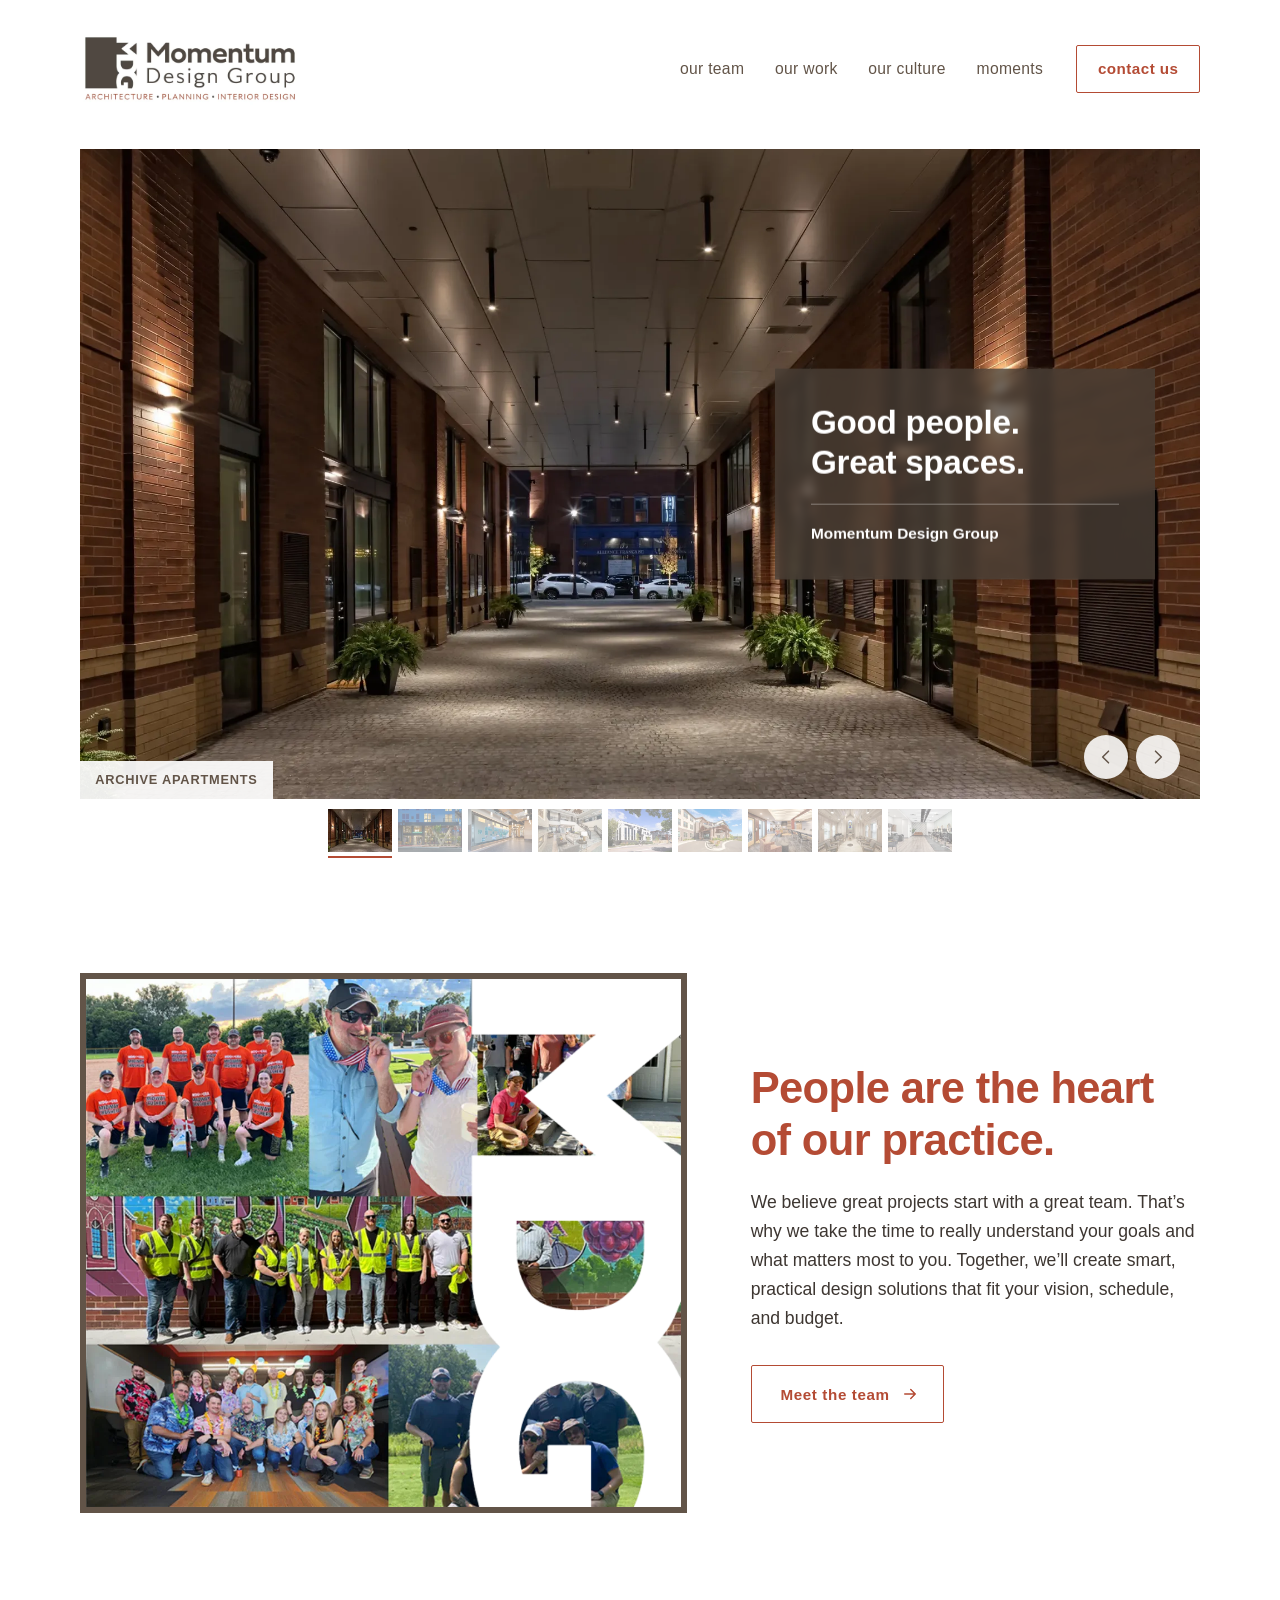
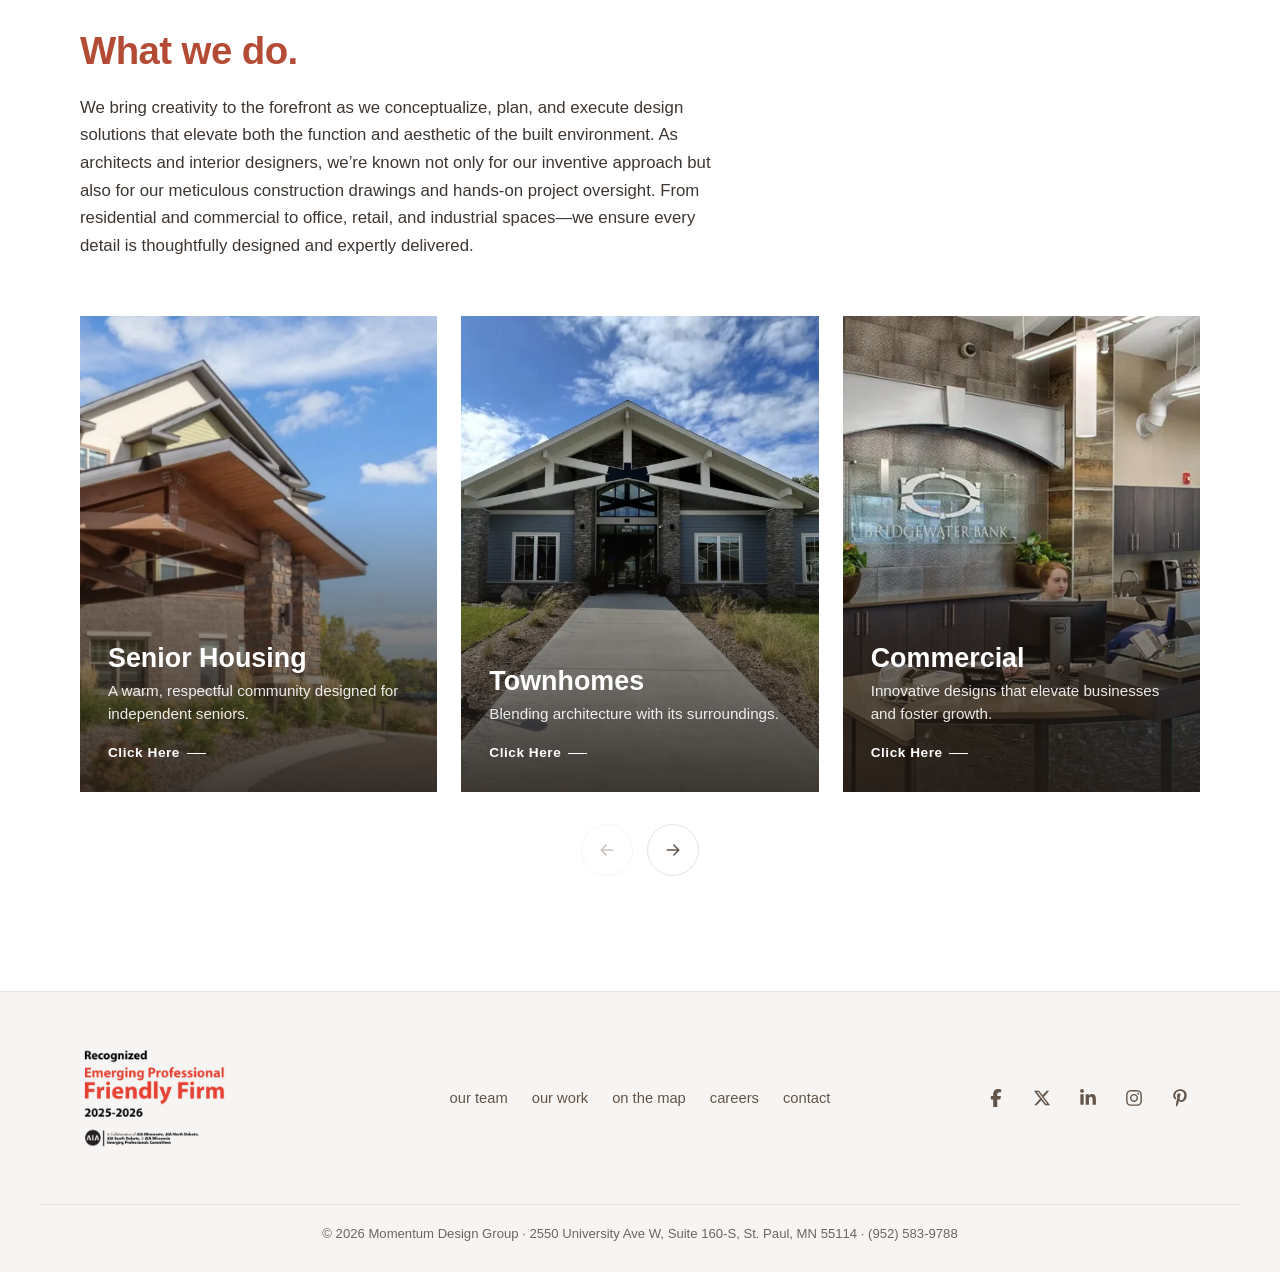
==== index.html @ dc3d3804 "Polished static rebuild of the Momentum Design Group site Homepage plus our team, our work, our cult" ====
<!DOCTYPE html>
<html lang="en">
<head>
  <meta charset="UTF-8">
  <meta name="viewport" content="width=device-width, initial-scale=1.0">
  <title>Momentum Design Group | Architecture, Planning, Interior Design</title>
  <meta name="description" content="Momentum Design Group is an architecture, planning and interior design firm in St. Paul, Minnesota. Good people. Great spaces.">
  <link rel="canonical" href="https://mdgarchitects.com/">
  <meta name="theme-color" content="#ffffff">

  <!-- Icons -->
  <link rel="icon" type="image/png" sizes="32x32" href="images/favicon-32.png">
  <link rel="icon" type="image/png" sizes="192x192" href="images/icon-192.png">
  <link rel="apple-touch-icon" href="images/apple-touch-icon.png">

  <!-- Link previews (Facebook, LinkedIn, iMessage, Slack, X) -->
  <meta property="og:type" content="website">
  <meta property="og:site_name" content="Momentum Design Group">
  <meta property="og:title" content="Momentum Design Group | Good people. Great spaces.">
  <meta property="og:description" content="Architecture, planning and interior design in St. Paul, Minnesota. Senior housing, townhomes, commercial, workplace, hospitality & retail and multifamily.">
  <meta property="og:url" content="https://mdgarchitects.com/">
  <meta property="og:image" content="https://mdgarchitects.com/images/share.jpg">
  <meta property="og:image:width" content="1200">
  <meta property="og:image:height" content="630">
  <meta property="og:image:alt" content="Brick-lined corridor at Archive Apartments, designed by Momentum Design Group">
  <meta name="twitter:card" content="summary_large_image">
  <meta name="twitter:site" content="@MDGArch">

  <link rel="preload" as="image" href="images/archive-apartments.webp" imagesrcset="images/archive-apartments-1000.webp 1000w, images/archive-apartments.webp 2000w" imagesizes="(max-width: 1200px) 100vw, 1120px">
  <link rel="stylesheet" href="css/styles.css">
</head>
<body>
  <a class="skip" href="#main">Skip to content</a>

  <header class="header">
    <div class="header__inner">
      <a class="header__logo" href="./" aria-label="Momentum Design Group home">
        <img src="images/mdg-logo.webp" alt="Momentum Design Group: Architecture, Planning, Interior Design" width="300" height="100">
      </a>
      <button class="header__toggle" type="button" aria-expanded="false" aria-controls="site-nav" aria-label="Open menu">
        <span></span><span></span><span></span>
      </button>
      <nav class="header__nav" id="site-nav" aria-label="Main">
        <ul class="header__links">
          <li><a href="our-team.html">our team</a></li>
          <li><a href="our-work.html">our work</a></li>
          <li><a href="careers.html">our culture</a></li>
          <li><a href="moments.html">moments</a></li>
        </ul>
        <a class="header__cta" href="contact.html">contact us</a>
        <div class="header__extra">
          <a class="header__phone" href="tel:+19525839788">(952) 583-9788</a>
          <p>2550 University Ave W, Suite 160-S<br>St. Paul, Minnesota 55114</p>
        </div>
      </nav>
    </div>
  </header>

  <main id="main">
    <!-- Hero slideshow -->
    <section class="hero container" aria-label="Featured projects" aria-roledescription="carousel" data-hero>
      <div class="hero__stage">
          <img class="hero__slide is-active" src="images/archive-apartments.webp" srcset="images/archive-apartments-1000.webp 1000w, images/archive-apartments.webp 2000w" sizes="(max-width: 1200px) 100vw, 1120px" alt="Brick-lined interior corridor with pendant lights at Archive Apartments" width="2000" height="1334" data-name="Archive Apartments">
          <img class="hero__slide" data-src="images/hencen-apartments.webp" data-srcset="images/hencen-apartments-1000.webp 1000w, images/hencen-apartments.webp 2000w" sizes="(max-width: 1200px) 100vw, 1120px" alt="HenCen Apartments lit up at dusk" width="2000" height="1334" data-name="HenCen Apartments">
          <img class="hero__slide" data-src="images/bridgewater-bank.webp" data-srcset="images/bridgewater-bank-1000.webp 1000w, images/bridgewater-bank.webp 2000w" sizes="(max-width: 1200px) 100vw, 1120px" alt="Bridgewater Bank corporate center lobby" width="2000" height="1334" data-name="Bridgewater Bank">
          <img class="hero__slide" data-src="images/applewood-pointe.webp" data-srcset="images/applewood-pointe-1000.webp 1000w, images/applewood-pointe.webp 2000w" sizes="(max-width: 1200px) 100vw, 1120px" alt="Two-story great room at Applewood Pointe of Eden Prairie" width="2000" height="1334" data-name="Applewood Pointe of Eden Prairie">
          <img class="hero__slide" data-src="images/235-lake-street.webp" data-srcset="images/235-lake-street-1000.webp 1000w, images/235-lake-street.webp 2000w" sizes="(max-width: 1200px) 100vw, 1120px" alt="White modern exterior of the 235 Lake Street office" width="2000" height="1334" data-name="235 Lake Street Office">
          <img class="hero__slide" data-src="images/okalee-senior.webp" data-srcset="images/okalee-senior-1000.webp 1000w, images/okalee-senior.webp 2000w" sizes="(max-width: 1200px) 100vw, 1120px" alt="Okalee Senior Community entrance with timber porte-cochère" width="2000" height="1334" data-name="Okalee Senior Community">
          <img class="hero__slide" data-src="images/mn-hillel.webp" data-srcset="images/mn-hillel-1000.webp 1000w, images/mn-hillel.webp 2000w" sizes="(max-width: 1200px) 100vw, 1120px" alt="Lounge and dining space at the Minnesota Hillel student center" width="2000" height="1334" data-name="Minnesota Hillel">
          <img class="hero__slide" data-src="images/visitation-monastery.webp" data-srcset="images/visitation-monastery-1000.webp 1000w, images/visitation-monastery.webp 2000w" sizes="(max-width: 1200px) 100vw, 1120px" alt="Sunlit sitting room at the Sisters of the Visitation Monastery" width="2000" height="1334" data-name="Sisters of the Visitation Monastery">
          <img class="hero__slide" data-src="images/salon-bambino.webp" data-srcset="images/salon-bambino-1000.webp 1000w, images/salon-bambino.webp 2000w" sizes="(max-width: 1200px) 100vw, 1120px" alt="Bright styling floor at Salon Bambino" width="2000" height="1334" data-name="Salon Bambino">
        <div class="hero__card">
          <h1>Good people.<br>Great spaces.</h1>
          <p class="hero__firm">Momentum Design Group</p>
        </div>
        <p class="hero__caption" aria-live="polite"><span data-name>Archive Apartments</span></p>
        <div class="hero__controls">
          <button type="button" data-prev aria-label="Previous project"><svg viewBox="0 0 24 24" aria-hidden="true"><path d="M15 5l-7 7 7 7"/></svg></button>
          <button type="button" data-next aria-label="Next project"><svg viewBox="0 0 24 24" aria-hidden="true"><path d="M9 5l7 7-7 7"/></svg></button>
        </div>
      </div>
      <ul class="hero__thumbs" aria-label="Choose a project">
        <li><button class="hero__thumb is-active" type="button" data-slide="0" aria-label="Show Archive Apartments" aria-pressed="true"><img src="images/archive-apartments-thumb.webp" alt="" width="240" height="160"></button></li>
        <li><button class="hero__thumb" type="button" data-slide="1" aria-label="Show HenCen Apartments" aria-pressed="false"><img src="images/hencen-apartments-thumb.webp" alt="" width="240" height="160"></button></li>
        <li><button class="hero__thumb" type="button" data-slide="2" aria-label="Show Bridgewater Bank" aria-pressed="false"><img src="images/bridgewater-bank-thumb.webp" alt="" width="240" height="160"></button></li>
        <li><button class="hero__thumb" type="button" data-slide="3" aria-label="Show Applewood Pointe of Eden Prairie" aria-pressed="false"><img src="images/applewood-pointe-thumb.webp" alt="" width="240" height="160"></button></li>
        <li><button class="hero__thumb" type="button" data-slide="4" aria-label="Show 235 Lake Street Office" aria-pressed="false"><img src="images/235-lake-street-thumb.webp" alt="" width="240" height="160"></button></li>
        <li><button class="hero__thumb" type="button" data-slide="5" aria-label="Show Okalee Senior Community" aria-pressed="false"><img src="images/okalee-senior-thumb.webp" alt="" width="240" height="160"></button></li>
        <li><button class="hero__thumb" type="button" data-slide="6" aria-label="Show Minnesota Hillel" aria-pressed="false"><img src="images/mn-hillel-thumb.webp" alt="" width="240" height="160"></button></li>
        <li><button class="hero__thumb" type="button" data-slide="7" aria-label="Show Sisters of the Visitation Monastery" aria-pressed="false"><img src="images/visitation-monastery-thumb.webp" alt="" width="240" height="160"></button></li>
        <li><button class="hero__thumb" type="button" data-slide="8" aria-label="Show Salon Bambino" aria-pressed="false"><img src="images/salon-bambino-thumb.webp" alt="" width="240" height="160"></button></li>
      </ul>
    </section>

    <!-- People -->
    <section class="people container" aria-labelledby="people-title">
      <div class="people__image">
        <img src="images/team-collage.webp" alt="Collage of MDG team photos at site visits, volunteer builds and team events, arranged in the shape of the MDG logo" width="1070" height="950" loading="lazy">
      </div>
      <div class="people__text">
        <h2 id="people-title">People are the heart of our practice.</h2>
        <p>We believe great projects start with a great team. That’s why we take the time to really understand your goals and what matters most to you. Together, we’ll create smart, practical design solutions that fit your vision, schedule, and budget.</p>
        <a class="btn" href="our-team.html">Meet the team <svg viewBox="0 0 24 24" aria-hidden="true"><path d="M5 12h14M13 6l6 6-6 6"/></svg></a>
      </div>
    </section>

    <!-- What we do -->
    <section class="what container" aria-labelledby="what-title">
      <h2 id="what-title">What we do.</h2>
      <p class="what__intro">We bring creativity to the forefront as we conceptualize, plan, and execute design solutions that elevate both the function and aesthetic of the built environment. As architects and interior designers, we’re known not only for our inventive approach but also for our meticulous construction drawings and hands-on project oversight. From residential and commercial to office, retail, and industrial spaces—we ensure every detail is thoughtfully designed and expertly delivered.</p>

      <div class="sectors" data-sectors>
        <ul class="sectors__track" tabindex="0" aria-label="Project types">
        <li class="sector">
          <a href="our-work.html?sector=senior-housing">
            <img src="images/sector-senior-housing.webp" alt="" width="800" height="1084" loading="lazy">
            <span class="sector__body">
              <span class="sector__name">Senior Housing</span>
              <span class="sector__line">A warm, respectful community designed for independent seniors.</span>
              <span class="sector__more">Click Here</span>
            </span>
          </a>
        </li>
        <li class="sector">
          <a href="our-work.html?sector=townhomes">
            <img src="images/sector-townhomes.webp" alt="" width="800" height="769" loading="lazy">
            <span class="sector__body">
              <span class="sector__name">Townhomes</span>
              <span class="sector__line">Blending architecture with its surroundings.</span>
              <span class="sector__more">Click Here</span>
            </span>
          </a>
        </li>
        <li class="sector">
          <a href="our-work.html?sector=commercial">
            <img src="images/sector-commercial.webp" alt="" width="800" height="531" loading="lazy">
            <span class="sector__body">
              <span class="sector__name">Commercial</span>
              <span class="sector__line">Innovative designs that elevate businesses and foster growth.</span>
              <span class="sector__more">Click Here</span>
            </span>
          </a>
        </li>
        <li class="sector">
          <a href="our-work.html?sector=workplace">
            <img src="images/sector-workplace.webp" alt="" width="800" height="745" loading="lazy">
            <span class="sector__body">
              <span class="sector__name">Workplace</span>
              <span class="sector__line">Productivity-driven layouts that inspire collaboration.</span>
              <span class="sector__more">Click Here</span>
            </span>
          </a>
        </li>
        <li class="sector">
          <a href="our-work.html?sector=hospitality-retail">
            <img src="images/sector-hospitality-retail.webp" alt="" width="800" height="450" loading="lazy">
            <span class="sector__body">
              <span class="sector__name">Hospitality &amp; Retail</span>
              <span class="sector__line">Thoughtful spaces crafted for beauty and usability.</span>
              <span class="sector__more">Click Here</span>
            </span>
          </a>
        </li>
        <li class="sector">
          <a href="our-work.html?sector=multifamily">
            <img src="images/sector-multifamily.webp" alt="" width="800" height="534" loading="lazy">
            <span class="sector__body">
              <span class="sector__name">Multifamily</span>
              <span class="sector__line">Tailored homes that blend comfort, style, and functionality.</span>
              <span class="sector__more">Click Here</span>
            </span>
          </a>
        </li>
        </ul>
        <div class="sectors__nav">
          <button type="button" class="round-btn" data-sectors-prev aria-label="Previous project types"><svg viewBox="0 0 24 24" aria-hidden="true"><path d="M19 12H5M11 6l-6 6 6 6"/></svg></button>
          <button type="button" class="round-btn" data-sectors-next aria-label="Next project types"><svg viewBox="0 0 24 24" aria-hidden="true"><path d="M5 12h14M13 6l6 6-6 6"/></svg></button>
        </div>
      </div>
    </section>
  </main>

  <footer class="footer">
    <div class="footer__inner container">
      <img class="footer__badge" src="images/aia-ep-friendly-firm.webp" alt="Recognized AIA Emerging Professional Friendly Firm 2025–2026" width="360" height="238" loading="lazy">
      <ul class="footer__social" aria-label="Social media">
        <li><a href="https://www.facebook.com/momentumdesigngroup/" aria-label="Facebook"><svg class="icon" viewBox="0 0 320 512" aria-hidden="true"><path d="M80 299.3V512H196V299.3h86.5l18-97.8H196V166.9c0-51.7 20.3-71.5 72.7-71.5c16.3 0 29.4 .4 37 1.2V7.9C291.4 4 256.4 0 236.2 0C129.3 0 80 50.5 80 159.4v42.1H14v97.8H80z"/></svg></a></li>
        <li><a href="https://twitter.com/MDGArch/" aria-label="X (Twitter)"><svg class="icon" viewBox="0 0 512 512" aria-hidden="true"><path d="M389.2 48h70.6L305.6 224.2 487 464H345L233.7 318.6 106.5 464H35.8L200.7 275.5 26.8 48H172.4L272.9 180.9 389.2 48zM364.4 421.8h39.1L151.1 88h-42L364.4 421.8z"/></svg></a></li>
        <li><a href="https://www.linkedin.com/company/1674930" aria-label="LinkedIn"><svg class="icon" viewBox="0 0 448 512" aria-hidden="true"><path d="M100.28 448H7.4V148.9h92.88zM53.79 108.1C24.09 108.1 0 83.5 0 53.8a53.79 53.79 0 0 1 107.58 0c0 29.7-24.1 54.3-53.79 54.3zM447.9 448h-92.68V302.4c0-34.7-.7-79.2-48.29-79.2-48.29 0-55.69 37.7-55.69 76.7V448h-92.78V148.9h89.08v40.8h1.3c12.4-23.5 42.69-48.3 87.88-48.3 94 0 111.28 61.9 111.28 142.3V448z"/></svg></a></li>
        <li><a href="https://www.instagram.com/momentumdesigngroup/" aria-label="Instagram"><svg class="icon" viewBox="0 0 448 512" aria-hidden="true"><path d="M224.1 141c-63.6 0-114.9 51.3-114.9 114.9s51.3 114.9 114.9 114.9S339 319.5 339 255.9 287.7 141 224.1 141zm0 189.6c-41.1 0-74.7-33.5-74.7-74.7s33.5-74.7 74.7-74.7 74.7 33.5 74.7 74.7-33.6 74.7-74.7 74.7zm146.4-194.3c0 14.9-12 26.8-26.8 26.8-14.9 0-26.8-12-26.8-26.8s12-26.8 26.8-26.8 26.8 12 26.8 26.8zm76.1 27.2c-1.7-35.9-9.9-67.7-36.2-93.9-26.2-26.2-58-34.4-93.9-36.2-37-2.1-147.9-2.1-184.9 0-35.8 1.7-67.6 9.9-93.9 36.1s-34.4 58-36.2 93.9c-2.1 37-2.1 147.9 0 184.9 1.7 35.9 9.9 67.7 36.2 93.9s58 34.4 93.9 36.2c37 2.1 147.9 2.1 184.9 0 35.9-1.7 67.7-9.9 93.9-36.2 26.2-26.2 34.4-58 36.2-93.9 2.1-37 2.1-147.8 0-184.8zM398.8 388c-7.8 19.6-22.9 34.7-42.6 42.6-29.5 11.7-99.5 9-132.1 9s-102.7 2.6-132.1-9c-19.6-7.8-34.7-22.9-42.6-42.6-11.7-29.5-9-99.5-9-132.1s-2.6-102.7 9-132.1c7.8-19.6 22.9-34.7 42.6-42.6 29.5-11.7 99.5-9 132.1-9s102.7-2.6 132.1 9c19.6 7.8 34.7 22.9 42.6 42.6 11.7 29.5 9 99.5 9 132.1s2.7 102.7-9 132.1z"/></svg></a></li>
        <li><a href="https://www.pinterest.com/MomentumDesignGroupArchitects/" aria-label="Pinterest"><svg class="icon" viewBox="0 0 384 512" aria-hidden="true"><path d="M204 6.5C101.4 6.5 0 74.9 0 185.6 0 256 39.6 296 63.6 296c9.9 0 15.6-27.6 15.6-35.4 0-9.3-23.7-29.1-23.7-67.8 0-80.4 61.2-137.4 140.4-137.4 68.1 0 118.5 38.7 118.5 109.8 0 53.1-21.3 152.7-90.3 152.7-24.9 0-46.2-18-46.2-43.8 0-37.8 26.4-74.4 26.4-113.4 0-66.2-93.9-54.2-93.9 25.8 0 16.8 2.1 35.4 9.6 50.7-13.8 59.4-42 147.9-42 209.1 0 18.9 2.7 37.5 4.5 56.4 3.4 3.8 1.7 3.4 6.9 1.5 50.4-69 48.6-82.5 71.4-172.8 12.3 23.4 44.1 36 69.3 36 106.2 0 153.9-103.5 153.9-196.8C384 71.3 298.2 6.5 204 6.5z"/></svg></a></li>
      </ul>
      <nav class="footer__nav" aria-label="Footer">
        <ul>
          <li><a href="our-team.html">our team</a></li>
          <li><a href="our-work.html">our work</a></li>
          <li><a href="on-the-map.html">on the map</a></li>
          <li><a href="careers.html">careers</a></li>
          <li><a href="contact.html">contact</a></li>
        </ul>
      </nav>
    </div>
    <div class="footer__base container">
      <p>© <span data-year>2026</span> Momentum Design Group · 2550 University Ave W, Suite 160-S, St. Paul, MN 55114 · <a href="tel:+19525839788">(952) 583-9788</a></p>
    </div>
  </footer>

  <script src="js/script.js"></script>
</body>
</html>
---- css/styles.css ----
/* Momentum Design Group: the original site's design, refined */

:root {
  --brown: #625448;       /* MDG brand brown (logo, nav, headings) */
  --brown-dark: #4a3f36;
  --rust: #b44b34;        /* MDG accent (section headings, buttons) */
  --rust-dark: #963c28;
  --ink: #1f1b18;
  --text: #3d3631;
  --muted: #6e645c;
  --line: #e7e3df;
  --bg: #ffffff;
  --bg-soft: #f7f5f3;

  --font: "Helvetica Neue", Helvetica, Arial, sans-serif;
  --container: 1120px;
  --gutter: clamp(16px, 4vw, 40px);
  --ease: cubic-bezier(0.22, 1, 0.36, 1);

  color-scheme: light;
  scrollbar-color: #c9c1ba var(--bg);
}

*,
*::before,
*::after {
  box-sizing: border-box;
}

html {
  -webkit-text-size-adjust: 100%;
  scroll-behavior: smooth;
}

body {
  margin: 0;
  font-family: var(--font);
  font-size: 1rem;
  line-height: 1.65;
  color: var(--text);
  background: var(--bg);
  -webkit-font-smoothing: antialiased;
}

img {
  display: block;
  max-width: 100%;
  height: auto;
}

h1,
h2,
p {
  margin: 0;
}

ul {
  margin: 0;
  padding: 0;
  list-style: none;
}

a {
  color: inherit;
  text-underline-offset: 0.2em;
  text-decoration-thickness: 1px;
}

button {
  font: inherit;
}

::selection {
  background: var(--rust);
  color: #fff;
}

:focus-visible {
  outline: 2px solid var(--rust);
  outline-offset: 3px;
}

.container {
  width: 100%;
  max-width: calc(var(--container) + var(--gutter) * 2);
  margin-inline: auto;
  padding-inline: var(--gutter);
}

.skip {
  position: absolute;
  left: 16px;
  top: -100px;
  z-index: 100;
  padding: 0.6rem 1rem;
  background: var(--brown);
  color: #fff;
}

.skip:focus {
  top: 12px;
}

/* ---------- Header ---------- */

.header {
  position: sticky;
  top: 0;
  z-index: 50;
  background: rgba(255, 255, 255, 0.94);
  -webkit-backdrop-filter: saturate(1.4) blur(10px);
  backdrop-filter: saturate(1.4) blur(10px);
  transition: box-shadow 0.3s var(--ease), transform 0.45s var(--ease);
}

.header.is-scrolled {
  box-shadow: 0 1px 0 var(--line), 0 10px 28px -18px rgba(31, 27, 24, 0.3);
}

/* tucks away while reading down the page, returns on the first scroll up */
.header.is-hidden {
  transform: translateY(-100%);
}

.header__inner {
  display: flex;
  align-items: center;
  justify-content: space-between;
  gap: 2rem;
  max-width: calc(var(--container) + var(--gutter) * 2);
  margin-inline: auto;
  padding: clamp(18px, 2.6vw, 32px) var(--gutter);
  transition: padding 0.3s var(--ease);
}

.header.is-scrolled .header__inner {
  padding-block: 12px;
}

.header__logo {
  flex-shrink: 0;
}

.header__logo img {
  width: clamp(180px, 19vw, 220px);
  transition: width 0.3s var(--ease), opacity 0.2s var(--ease);
}

.header__logo:hover img {
  opacity: 0.85;
}

.header.is-scrolled .header__logo img {
  width: clamp(160px, 15vw, 180px);
}

.header__nav {
  display: flex;
  align-items: center;
  gap: clamp(1.5rem, 2.6vw, 2.5rem);
}

.header__links {
  display: flex;
  gap: clamp(1.25rem, 2.4vw, 2.1rem);
}

.header__links a {
  position: relative;
  display: block;
  padding: 0.5rem 0;
  color: var(--brown);
  font-size: 0.98rem;
  letter-spacing: 0.02em;
  text-decoration: none;
  transition: color 0.25s var(--ease);
}

/* rust underline grows out from the center */
.header__links a::after {
  content: "";
  position: absolute;
  left: 0;
  right: 0;
  bottom: 0.2rem;
  height: 2px;
  background: var(--rust);
  transform: scaleX(0);
  transition: transform 0.35s var(--ease);
}

.header__links a:hover,
.header__links a:focus-visible {
  color: var(--rust);
}

.header__links a:hover::after,
.header__links a:focus-visible::after,
.header__links a[aria-current="page"]::after {
  transform: scaleX(1);
}

.header__cta {
  position: relative;
  isolation: isolate;
  overflow: hidden;
  display: inline-flex;
  align-items: center;
  padding: 0.7em 1.35em;
  border: 1.5px solid var(--rust);
  border-radius: 2px;
  color: var(--rust);
  font-size: 0.95rem;
  font-weight: 700;
  letter-spacing: 0.03em;
  text-decoration: none;
  white-space: nowrap;
  transition: color 0.35s var(--ease), box-shadow 0.35s var(--ease);
}

.header__cta::before {
  content: "";
  position: absolute;
  inset: 0;
  z-index: -1;
  background: var(--rust);
  transform: scaleX(0);
  transform-origin: left;
  transition: transform 0.45s var(--ease);
}

.header__cta:hover,
.header__cta:focus-visible {
  color: #fff;
  box-shadow: 0 8px 18px -10px rgba(180, 75, 52, 0.7);
}

.header__cta:hover::before,
.header__cta:focus-visible::before {
  transform: scaleX(1);
}

.header__extra,
.header__toggle {
  display: none;
}

/* ---------- Hero slideshow ---------- */

.hero {
  padding-top: clamp(4px, 1vw, 12px);
}

.hero__stage {
  position: relative;
  overflow: hidden;
  aspect-ratio: 3 / 2;
  /* keep the whole slideshow and its thumbnail strip on screen, even on short laptop displays */
  max-height: max(360px, calc(100vh - 250px));
  max-height: max(360px, calc(100svh - 250px));
  width: 100%;
  background: var(--bg-soft);
}

.hero__slide {
  position: absolute;
  inset: 0;
  width: 100%;
  height: 100%;
  object-fit: cover;
  opacity: 0;
  transform: scale(1.04);
  transition: opacity 1.2s var(--ease), transform 8s linear;
}

.hero__slide.is-active {
  opacity: 1;
  transform: scale(1);
}

.hero__card {
  position: absolute;
  right: clamp(16px, 4%, 48px);
  top: 50%;
  z-index: 2;
  width: min(380px, 46%);
  padding: clamp(20px, 2.6vw, 34px) clamp(20px, 2.8vw, 38px);
  background: rgba(74, 63, 54, 0.78);
  -webkit-backdrop-filter: blur(4px);
  backdrop-filter: blur(4px);
  color: #fff;
  transform: translateY(-50%);
}

.hero__card h1 {
  font-size: clamp(1.5rem, 2.6vw, 2.15rem);
  font-weight: 700;
  line-height: 1.2;
  letter-spacing: -0.01em;
}

.hero__firm {
  margin-top: clamp(14px, 1.8vw, 22px);
  padding-top: clamp(12px, 1.4vw, 16px);
  border-top: 1px solid rgba(255, 255, 255, 0.35);
  font-weight: 700;
  font-size: clamp(0.95rem, 1.2vw, 1.1rem);
}

.hero__caption {
  position: absolute;
  left: 0;
  bottom: 0;
  z-index: 2;
  padding: 0.55rem 0.95rem;
  background: rgba(255, 255, 255, 0.92);
  color: var(--brown);
  font-size: 0.8rem;
  font-weight: 700;
  letter-spacing: 0.06em;
  text-transform: uppercase;
}

.hero__controls {
  position: absolute;
  right: clamp(12px, 2vw, 20px);
  bottom: clamp(12px, 2vw, 20px);
  z-index: 2;
  display: flex;
  gap: 8px;
}

.hero__controls button {
  display: grid;
  place-items: center;
  width: 44px;
  height: 44px;
  padding: 0;
  border: 0;
  border-radius: 50%;
  background: rgba(255, 255, 255, 0.88);
  color: var(--brown);
  cursor: pointer;
  transition: background-color 0.25s var(--ease), color 0.25s var(--ease), transform 0.25s var(--ease);
}

.hero__controls button:hover {
  background: var(--rust);
  color: #fff;
}

.hero__controls button:active {
  transform: scale(0.94);
}

svg {
  width: 20px;
  height: 20px;
  fill: none;
  stroke: currentColor;
  stroke-width: 1.8;
  stroke-linecap: round;
  stroke-linejoin: round;
}

.hero__thumbs {
  display: flex;
  justify-content: center;
  gap: 6px;
  margin-top: 10px;
}

.hero__thumb {
  display: block;
  width: clamp(40px, 5vw, 64px);
  padding: 0;
  border: 0;
  background: none;
  cursor: pointer;
  opacity: 0.45;
  transition: opacity 0.3s var(--ease);
}

.hero__thumb img {
  width: 100%;
  aspect-ratio: 3 / 2;
  object-fit: cover;
}

.hero__thumb::after {
  content: "";
  display: block;
  height: 2px;
  margin-top: 4px;
  background: var(--rust);
  transform: scaleX(0);
  transition: transform 0.4s var(--ease);
}

.hero__thumb:hover {
  opacity: 0.8;
}

.hero__thumb.is-active {
  opacity: 1;
}

.hero__thumb.is-active::after {
  transform: scaleX(1);
}

/* ---------- Shared headings & button ---------- */

.people h2,
.what h2 {
  color: var(--rust);
  font-size: clamp(1.75rem, 3vw, 2.4rem);
  font-weight: 700;
  line-height: 1.18;
  letter-spacing: -0.015em;
  text-wrap: balance;
}

.btn {
  position: relative;
  isolation: isolate;
  overflow: hidden;
  display: inline-flex;
  align-items: center;
  gap: 0.75em;
  padding: 1em 1.6em 1em 1.9em;
  border: 1.5px solid var(--rust);
  border-radius: 2px;
  color: var(--rust);
  font-size: 0.95rem;
  font-weight: 700;
  letter-spacing: 0.04em;
  text-decoration: none;
  transition: color 0.35s var(--ease), box-shadow 0.35s var(--ease), transform 0.2s var(--ease);
}

/* rust fill sweeps in from the left on hover */
.btn::before {
  content: "";
  position: absolute;
  inset: 0;
  z-index: -1;
  background: var(--rust);
  transform: scaleX(0);
  transform-origin: left;
  transition: transform 0.45s var(--ease);
}

.btn svg {
  width: 18px;
  height: 18px;
  stroke-width: 2;
  transition: transform 0.35s var(--ease);
}

.btn:hover,
.btn:focus-visible {
  color: #fff;
  box-shadow: 0 10px 22px -12px rgba(180, 75, 52, 0.7);
}

.btn:hover::before,
.btn:focus-visible::before {
  transform: scaleX(1);
}

.btn:hover svg,
.btn:focus-visible svg {
  transform: translateX(4px);
}

.btn:active {
  transform: translateY(1px);
}

/* ---------- People ---------- */

.people {
  display: grid;
  grid-template-columns: minmax(0, 1.35fr) minmax(0, 1fr);
  gap: clamp(32px, 5vw, 72px);
  align-items: center;
  padding-block: clamp(64px, 9vw, 120px);
}

.people__image img {
  width: 100%;
  border: clamp(4px, 0.5vw, 6px) solid var(--brown);
  background: #fff;
}

.people__text p {
  margin: 1.4rem 0 2rem;
  max-width: 30rem;
  font-size: 1.1rem;
}

.people h2 {
  font-size: clamp(1.9rem, 3.4vw, 2.75rem);
}

/* ---------- What we do ---------- */

.what {
  padding-bottom: clamp(64px, 9vw, 120px);
}

.what__intro {
  max-width: 68ch;
  margin-top: 1.25rem;
  font-size: 1.05rem;
}

.sectors {
  margin-top: clamp(36px, 4.5vw, 56px);
}

.sectors__track {
  display: grid;
  grid-auto-flow: column;
  grid-auto-columns: calc((100% - 2 * 24px) / 3);
  gap: 24px;
  overflow-x: auto;
  scroll-snap-type: x mandatory;
  scroll-behavior: smooth;
  scrollbar-width: none;
  outline-offset: 6px;
}

.sectors__track::-webkit-scrollbar {
  display: none;
}

.sector {
  scroll-snap-align: start;
}

.sector a {
  position: relative;
  display: block;
  overflow: hidden;
  aspect-ratio: 3 / 4;
  color: #fff;
  text-decoration: none;
  background: var(--bg-soft);
}

.sector img {
  width: 100%;
  height: 100%;
  object-fit: cover;
  transition: transform 0.9s var(--ease);
}

.sector a::before {
  content: "";
  position: absolute;
  inset: 0;
  z-index: 1;
  background: linear-gradient(to top, rgba(31, 24, 19, 0.85) 0%, rgba(31, 24, 19, 0.45) 38%, rgba(31, 24, 19, 0) 62%);
  transition: opacity 0.4s var(--ease);
}

.sector__body {
  position: absolute;
  left: 0;
  right: 0;
  bottom: 0;
  z-index: 2;
  display: flex;
  flex-direction: column;
  gap: 0.4rem;
  padding: clamp(20px, 2.2vw, 28px);
}

.sector__name {
  font-size: clamp(1.4rem, 2.1vw, 1.85rem);
  font-weight: 700;
  line-height: 1.15;
}

.sector__line {
  font-size: 0.95rem;
  line-height: 1.5;
  color: rgba(255, 255, 255, 0.9);
}

.sector__more {
  display: inline-flex;
  align-items: center;
  gap: 0.5em;
  margin-top: 0.6rem;
  font-size: 0.85rem;
  font-weight: 700;
  letter-spacing: 0.04em;
}

.sector__more::after {
  content: "";
  width: 1.4em;
  height: 1px;
  background: currentColor;
  transition: width 0.35s var(--ease);
}

.sector a:hover img {
  transform: scale(1.05);
}

.sector a:hover .sector__more::after {
  width: 2.2em;
}

.sectors__nav {
  display: flex;
  justify-content: center;
  gap: 14px;
  margin-top: 32px;
}

.round-btn {
  display: grid;
  place-items: center;
  width: 52px;
  height: 52px;
  padding: 0;
  border: 1px solid var(--line);
  border-radius: 50%;
  background: var(--bg);
  color: var(--brown);
  cursor: pointer;
  transition: background-color 0.25s var(--ease), border-color 0.25s var(--ease), color 0.25s var(--ease), opacity 0.25s var(--ease);
}

.round-btn:hover {
  background: var(--rust);
  border-color: var(--rust);
  color: #fff;
}

.round-btn:disabled {
  opacity: 0.35;
  cursor: default;
  background: var(--bg);
  border-color: var(--line);
  color: var(--brown);
}

/* ---------- Footer ---------- */

.footer {
  border-top: 1px solid var(--line);
  background: var(--bg-soft);
}

.footer__inner {
  display: grid;
  grid-template-columns: 1fr auto 1fr;
  grid-template-areas: "badge nav social";
  align-items: center;
  gap: 32px;
  padding-block: clamp(40px, 5vw, 56px);
}

.footer__badge {
  grid-area: badge;
  width: 150px;
  mix-blend-mode: multiply;
}

.footer__social {
  grid-area: social;
  justify-self: end;
  display: flex;
  gap: 6px;
}

.footer__social a {
  display: grid;
  place-items: center;
  width: 40px;
  height: 40px;
  border-radius: 50%;
  color: var(--brown);
  transition: background-color 0.25s var(--ease), color 0.25s var(--ease);
}

.footer__social a:hover {
  background: var(--rust);
  color: #fff;
}

.icon {
  display: block;
  width: 18px;
  height: 18px;
  fill: currentColor;
  stroke: none;
}

.footer__nav {
  grid-area: nav;
}

.footer__nav ul {
  display: flex;
  flex-wrap: wrap;
  justify-content: center;
  gap: 6px 24px;
}

.footer__nav a {
  color: var(--brown);
  font-size: 0.92rem;
  text-decoration: none;
  transition: color 0.2s var(--ease);
}

.footer__nav a:hover {
  color: var(--rust);
}

.footer__base {
  padding-block: 18px 28px;
  border-top: 1px solid var(--line);
  color: var(--muted);
  font-size: 0.82rem;
  text-align: center;
}

.footer__base a {
  text-decoration: none;
}

.footer__base a:hover {
  color: var(--rust);
}

/* ---------- Inner pages: shared ---------- */

.visually-hidden {
  position: absolute !important;
  width: 1px;
  height: 1px;
  overflow: hidden;
  clip: rect(0 0 0 0);
  clip-path: inset(50%);
  white-space: nowrap;
}

.page-head h1,
.contact h1 {
  color: var(--rust);
  font-size: clamp(2rem, 4vw, 3.1rem);
  font-weight: 700;
  line-height: 1.1;
  letter-spacing: -0.02em;
  text-wrap: balance;
}

.lead {
  font-size: 1.1rem;
  max-width: 62ch;
}

/* page hero: title over a thin rule, intro in two balanced columns */
.page-head {
  padding-block: clamp(48px, 7vw, 96px) clamp(40px, 5vw, 64px);
}

.page-head h1 {
  padding-bottom: clamp(20px, 2.4vw, 28px);
  border-bottom: 1px solid var(--line);
  font-size: clamp(2.4rem, 5vw, 3.75rem);
}

.page-head .page-head__lead {
  display: grid;
  grid-template-columns: minmax(0, 1.1fr) minmax(0, 1fr);
  gap: clamp(28px, 5vw, 80px);
  align-items: start;
  margin-top: clamp(24px, 3vw, 36px);
}

.page-head .page-head__lead p {
  max-width: none;
  margin: 0;
  font-size: 1rem;
  line-height: 1.7;
  color: var(--muted);
}

.page-head .page-head__lead p:first-child {
  font-size: clamp(1.1rem, 1.5vw, 1.25rem);
  line-height: 1.55;
  color: var(--ink);
}

.page-head__lead p:only-child {
  max-width: 60ch;
}

.action h2,
.culture-intro h2,
.split h2,
.callout h2,
.article__body h2 {
  color: var(--rust);
  font-size: clamp(1.6rem, 2.8vw, 2.2rem);
  font-weight: 700;
  line-height: 1.18;
  letter-spacing: -0.015em;
  text-wrap: balance;
}

.link-quiet {
  color: var(--brown);
  font-weight: 700;
  font-size: 0.95rem;
  text-decoration: underline;
  text-decoration-color: rgba(98, 84, 72, 0.35);
  transition: color 0.2s, text-decoration-color 0.2s;
}

.link-quiet:hover {
  color: var(--rust);
  text-decoration-color: currentColor;
}

.header__cta[aria-current="page"]::before {
  transform: scaleX(1);
}

.header__cta[aria-current="page"] {
  color: #fff;
}

/* ---------- Our team ---------- */

.banner {
  margin: 0;
}

.banner img {
  width: 100%;
  aspect-ratio: 1600 / 619;
  object-fit: cover;
  border: clamp(4px, 0.5vw, 6px) solid var(--brown);
}

.team {
  padding-block: clamp(56px, 8vw, 104px);
}

.team__grid {
  display: grid;
  grid-template-columns: repeat(auto-fill, minmax(220px, 1fr));
  gap: clamp(36px, 4vw, 52px) clamp(20px, 2.5vw, 32px);
}

.person__photo {
  overflow: hidden;
  aspect-ratio: 4 / 5;
  background: var(--bg-soft);
}

.person__photo img {
  width: 100%;
  height: 100%;
  object-fit: cover;
  object-position: center 20%;
  transition: transform 0.9s var(--ease);
}

.person:hover .person__photo img {
  transform: scale(1.04);
}

.person__name {
  margin: 1rem 0 0.15rem;
  color: var(--brown);
  font-size: 1.2rem;
  line-height: 1.25;
}

.person__role {
  color: var(--muted);
  font-size: 0.95rem;
}

.person__more {
  display: inline-flex;
  align-items: center;
  gap: 0.5em;
  margin-top: 0.7rem;
  padding: 0.35rem 0;
  border: 0;
  background: none;
  color: var(--rust);
  font-size: 0.85rem;
  font-weight: 700;
  letter-spacing: 0.04em;
  cursor: pointer;
}

.person__more svg,
.post-card__more svg {
  width: 16px;
  height: 16px;
  stroke-width: 2;
  transition: transform 0.35s var(--ease);
}

.person__more:hover svg,
.person__more:focus-visible svg {
  transform: translateX(4px);
}

/* bio dialog */
.bio {
  width: min(920px, calc(100% - 32px));
  max-height: calc(100dvh - 48px);
  padding: 0;
  border: 0;
  border-top: 6px solid var(--brown);
  color: var(--text);
  background: #fff;
  box-shadow: 0 30px 80px -20px rgba(31, 24, 19, 0.45);
}

.bio::backdrop {
  background: rgba(31, 24, 19, 0.6);
}

.bio[open] {
  animation: bio-in 0.4s var(--ease);
}

@keyframes bio-in {
  from {
    opacity: 0;
    transform: translateY(16px);
  }
}

.bio__inner {
  display: grid;
  grid-template-columns: minmax(0, 0.8fr) minmax(0, 1.2fr);
}

.bio__photo img {
  width: 100%;
  height: 100%;
  object-fit: cover;
  object-position: center 20%;
}

.bio__text {
  padding: clamp(28px, 4vw, 48px);
}

.bio__text h2 {
  padding-right: 40px;
  color: var(--rust);
  font-size: clamp(1.6rem, 2.6vw, 2rem);
  line-height: 1.15;
}

.bio__role {
  margin: 0.25rem 0 1.4rem;
  color: var(--muted);
  font-weight: 700;
  font-size: 0.9rem;
  letter-spacing: 0.04em;
}

.bio__text p + p {
  margin-top: 0.9rem;
}

.bio__close {
  position: absolute;
  top: 14px;
  right: 14px;
  display: grid;
  place-items: center;
  width: 44px;
  height: 44px;
  border: 0;
  border-radius: 50%;
  background: var(--bg-soft);
  color: var(--brown);
  cursor: pointer;
  transition: background 0.2s, color 0.2s;
}

.bio__close:hover {
  background: var(--brown);
  color: #fff;
}

.bio__close svg {
  width: 20px;
  height: 20px;
  stroke-width: 2;
}

body.dialog-open {
  overflow: hidden;
}

/* team in action */
.action {
  padding-bottom: clamp(64px, 9vw, 120px);
}

.action__intro {
  display: grid;
  grid-template-columns: minmax(0, 1fr) minmax(0, 1.3fr);
  gap: clamp(24px, 5vw, 72px);
  align-items: start;
  margin-bottom: clamp(32px, 4vw, 48px);
}

.action__intro p {
  font-size: 1.05rem;
  max-width: 62ch;
}

.action__grid {
  display: grid;
  grid-template-columns: repeat(4, minmax(0, 1fr));
  gap: clamp(14px, 2vw, 24px);
}

.moment__photo {
  overflow: hidden;
  aspect-ratio: 1;
  background: var(--bg-soft);
}

.moment__photo img {
  width: 100%;
  height: 100%;
  object-fit: cover;
}

.moment p {
  margin-top: 0.7rem;
  color: var(--brown);
  font-weight: 700;
}

/* ---------- Our work ---------- */

/* filter row, live count underneath */
.work__bar {
  margin-bottom: clamp(28px, 3vw, 40px);
}

.work__bar .work__status {
  margin: 1rem 0 0;
}

.work {
  padding-bottom: clamp(64px, 9vw, 120px);
}

.filters {
  display: flex;
  flex-wrap: wrap;
  gap: 8px;
}

.filter {
  display: inline-flex;
  align-items: center;
  gap: 0.55em;
  min-height: 44px;
  padding: 0.55em 0.95em;
  border: 1.5px solid var(--line);
  border-radius: 999px;
  background: #fff;
  color: var(--brown);
  font-size: 0.875rem;
  font-weight: 700;
  cursor: pointer;
  transition: border-color 0.2s, background 0.2s, color 0.2s;
}

.filter span {
  color: var(--muted);
  font-weight: 400;
  font-size: 0.85em;
  font-variant-numeric: tabular-nums;
}

.filter:hover {
  border-color: var(--brown);
}

.filter.is-active {
  border-color: var(--brown);
  background: var(--brown);
  color: #fff;
}

.filter.is-active span {
  color: rgba(255, 255, 255, 0.75);
}

.work__status {
  margin: 1.25rem 0 1.75rem;
  color: var(--muted);
  font-size: 0.9rem;
}

.work__grid {
  display: grid;
  grid-template-columns: repeat(3, minmax(0, 1fr));
  gap: clamp(28px, 3.5vw, 44px) clamp(18px, 2.5vw, 30px);
}

.project[hidden] {
  display: none;
}

.project a {
  display: block;
  text-decoration: none;
}

.project__photo {
  display: block;
  overflow: hidden;
  aspect-ratio: 3 / 2;
  background: var(--bg-soft);
}

.project__photo img {
  width: 100%;
  height: 100%;
  object-fit: cover;
  transition: transform 0.9s var(--ease);
}

.project a:hover .project__photo img {
  transform: scale(1.05);
}

.project__name {
  display: block;
  margin-top: 0.9rem;
  color: var(--brown);
  font-size: 1.1rem;
  font-weight: 700;
  line-height: 1.3;
  transition: color 0.2s;
}

.project a:hover .project__name {
  color: var(--rust);
}

.project__tags {
  display: block;
  margin-top: 0.2rem;
  color: var(--muted);
  font-size: 0.85rem;
}

.project.is-entering {
  animation: fade-up 0.5s var(--ease) both;
}

@keyframes fade-up {
  from {
    opacity: 0;
    transform: translateY(12px);
  }
}

/* ---------- Our culture ---------- */

.culture-strip {
  display: grid;
  grid-template-columns: 1fr 1.25fr 1fr;
  gap: clamp(10px, 1.5vw, 18px);
  padding-bottom: clamp(56px, 8vw, 104px);
}

.culture-strip img {
  width: 100%;
  height: clamp(220px, 30vw, 380px);
  object-fit: cover;
}

.culture-intro {
  display: grid;
  grid-template-columns: minmax(0, 1fr) minmax(0, 1.3fr);
  gap: clamp(24px, 5vw, 72px);
  padding-block: clamp(56px, 8vw, 104px);
}

.split {
  display: grid;
  grid-template-columns: minmax(0, 1fr) minmax(0, 1.15fr);
  gap: clamp(32px, 5vw, 72px);
  align-items: center;
  padding-bottom: clamp(56px, 8vw, 104px);
}

.split__image img {
  width: 100%;
  border: clamp(4px, 0.5vw, 6px) solid var(--brown);
}

.split__text h2 {
  margin-bottom: 1.25rem;
}

.split__text p + p {
  margin-top: 1rem;
}

.callout {
  padding-bottom: clamp(64px, 9vw, 120px);
}

.callout__inner {
  padding: clamp(36px, 5vw, 64px);
  background: var(--bg-soft);
  border-left: 6px solid var(--rust);
}

.callout__inner p {
  max-width: 58ch;
  margin: 1rem 0 2rem;
  font-size: 1.1rem;
}

.callout__actions {
  display: flex;
  flex-wrap: wrap;
  align-items: center;
  gap: 1.25rem 2rem;
}

/* ---------- Moments ---------- */

.posts {
  display: grid;
  grid-template-columns: repeat(2, minmax(0, 1fr));
  gap: clamp(28px, 4vw, 48px);
  padding-bottom: clamp(64px, 9vw, 120px);
}

.post-card a {
  display: block;
  text-decoration: none;
}

.post-card__photo {
  display: block;
  overflow: hidden;
  aspect-ratio: 3 / 2;
  background: var(--bg-soft);
}

.post-card__photo img {
  width: 100%;
  height: 100%;
  object-fit: cover;
  transition: transform 0.9s var(--ease);
}

.post-card a:hover img {
  transform: scale(1.04);
}

.post-card__title {
  display: block;
  margin-top: 1.2rem;
  color: var(--brown);
  font-size: clamp(1.4rem, 2.2vw, 1.75rem);
  font-weight: 700;
  line-height: 1.2;
  transition: color 0.2s;
}

.post-card a:hover .post-card__title {
  color: var(--rust);
}

.post-card__excerpt {
  display: block;
  margin-top: 0.5rem;
  color: var(--text);
}

.post-card__more {
  display: inline-flex;
  align-items: center;
  gap: 0.5em;
  margin-top: 0.9rem;
  color: var(--rust);
  font-size: 0.85rem;
  font-weight: 700;
  letter-spacing: 0.04em;
}

.post-card a:hover .post-card__more svg {
  transform: translateX(4px);
}

/* article: shared page hero, back link above the title */
.page-head .back-link {
  margin-bottom: clamp(16px, 2vw, 24px);
}

.back-link {
  display: inline-flex;
  align-items: center;
  gap: 0.5em;
  color: var(--brown);
  font-size: 0.9rem;
  font-weight: 700;
  text-decoration: none;
  transition: color 0.2s;
}

.back-link svg {
  width: 16px;
  height: 16px;
  stroke-width: 2;
  transition: transform 0.35s var(--ease);
}

.back-link:hover {
  color: var(--rust);
}

.back-link:hover svg {
  transform: translateX(-4px);
}

.article__hero {
  margin: 0 auto;
}

.article__hero img {
  width: 100%;
  max-height: 640px;
  object-fit: cover;
}

.article__body,
.article__foot {
  max-width: calc(720px + var(--gutter) * 2);
  margin-inline: auto;
  padding-inline: var(--gutter);
}

.article__body {
  padding-top: clamp(36px, 5vw, 64px);
  font-size: 1.075rem;
  line-height: 1.75;
}

.article__body p + p {
  margin-top: 1.1rem;
}

.article__body .lead {
  font-size: 1.25rem;
  line-height: 1.6;
  color: var(--ink);
}

.article__body h2 {
  margin: 2.6rem 0 0.9rem;
  font-size: clamp(1.4rem, 2.4vw, 1.75rem);
}

.article__body a {
  color: var(--rust);
  text-decoration-color: rgba(180, 75, 52, 0.4);
}

.article__body a:hover {
  text-decoration-color: currentColor;
}

.article__pair {
  display: grid;
  grid-template-columns: repeat(2, minmax(0, 1fr));
  gap: 18px;
  margin: 2.4rem 0;
}

.article__pair figure {
  margin: 0;
}

.article__pair img {
  width: 100%;
  aspect-ratio: 4 / 5;
  object-fit: cover;
}

.article__pair figcaption {
  margin-top: 0.6rem;
  color: var(--muted);
  font-size: 0.9rem;
}

.article__foot {
  padding-block: clamp(40px, 5vw, 64px) clamp(64px, 9vw, 120px);
}

/* ---------- Contact ---------- */

/* details beside the stair photo, under the shared page hero */
.contact {
  display: grid;
  grid-template-columns: minmax(0, 1fr) minmax(0, 1.25fr);
  gap: clamp(32px, 6vw, 88px);
  align-items: center;
  padding-bottom: clamp(64px, 9vw, 120px);
}

.contact__details {
  display: grid;
}

.contact__item {
  padding-block: clamp(24px, 3vw, 36px);
  border-top: 1px solid var(--line);
}

.contact__item:first-child {
  padding-top: 0;
  border-top: 0;
}

.contact__item h2 {
  margin-bottom: 0.6rem;
  color: var(--muted);
  font-size: 0.8rem;
  font-weight: 700;
  letter-spacing: 0.12em;
  text-transform: uppercase;
}

.contact__phone {
  color: var(--brown);
  font-size: clamp(1.4rem, 2.4vw, 1.75rem);
  font-weight: 700;
  text-decoration: none;
  white-space: nowrap;
  transition: color 0.2s;
}

.contact__phone:hover {
  color: var(--rust);
}

.contact__item address {
  margin-bottom: 1.4rem;
  font-style: normal;
  line-height: 1.6;
}

.contact__image img {
  width: 100%;
  aspect-ratio: 1;
  object-fit: cover;
  object-position: center 30%;
  border: clamp(4px, 0.5vw, 6px) solid var(--brown);
}

/* ---------- On the map ---------- */

.map {
  padding-bottom: clamp(64px, 9vw, 120px);
}

.map iframe {
  display: block;
  width: 100%;
  height: clamp(420px, 70vh, 720px);
  border: clamp(4px, 0.5vw, 6px) solid var(--brown);
  background: var(--bg-soft);
}

@media (max-width: 900px) {
  .action__intro,
  .culture-intro,
  .split,
  .contact {
    grid-template-columns: minmax(0, 1fr);
  }

  .work__grid {
    grid-template-columns: repeat(2, minmax(0, 1fr));
  }

  .action__grid {
    grid-template-columns: repeat(2, minmax(0, 1fr));
  }

  .page-head .page-head__lead {
    grid-template-columns: minmax(0, 1fr);
    gap: 1rem;
  }
}

@media (max-width: 640px) {
  .team__grid {
    grid-template-columns: repeat(2, minmax(0, 1fr));
    gap: 32px 16px;
  }

  .person__name {
    font-size: 1.05rem;
  }

  .work__grid,
  .posts {
    grid-template-columns: minmax(0, 1fr);
  }

  .filters {
    flex-wrap: nowrap;
    overflow-x: auto;
    margin-inline: calc(var(--gutter) * -1);
    padding-inline: var(--gutter);
    scrollbar-width: none;
  }

  .filter {
    flex: none;
  }

  .work__bar .filters {
    width: calc(100% + var(--gutter) * 2);
  }

  .culture-strip {
    grid-template-columns: 1fr 1fr;
  }

  .culture-strip img:first-child {
    grid-column: 1 / -1;
  }

  .culture-strip img {
    height: 200px;
  }

  .bio__inner {
    grid-template-columns: minmax(0, 1fr);
  }

  .bio__photo img {
    height: auto;
    aspect-ratio: 4 / 3;
  }

  .article__pair {
    gap: 10px;
  }
}

/* ---------- Responsive ---------- */

@media (max-width: 900px) {
  .header__toggle {
    display: grid;
    gap: 6px;
    width: 44px;
    height: 44px;
    place-content: center;
    padding: 0;
    border: 0;
    background: none;
    cursor: pointer;
  }

  .header__toggle span {
    display: block;
    width: 28px;
    height: 1.5px;
    background: var(--brown);
    transition: transform 0.3s var(--ease), opacity 0.2s;
  }

  .header__toggle[aria-expanded="true"] span:nth-child(1) { transform: translateY(7.5px) rotate(45deg); }
  .header__toggle[aria-expanded="true"] span:nth-child(2) { opacity: 0; }
  .header__toggle[aria-expanded="true"] span:nth-child(3) { transform: translateY(-7.5px) rotate(-45deg); }

  /* a backdrop-filter would trap the fixed full-screen menu inside the header bar */
  .header {
    background: #fff;
    -webkit-backdrop-filter: none;
    backdrop-filter: none;
  }

  .header__toggle,
  .header__logo {
    position: relative;
    z-index: 2;
  }

  /* full-screen menu */
  .header__nav {
    position: fixed;
    inset: 0;
    z-index: 1;
    display: flex;
    flex-direction: column;
    align-items: stretch;
    gap: 0;
    padding: calc(var(--header-h, 96px) + 8px) var(--gutter) 32px;
    background: #fff;
    overflow-y: auto;
    visibility: hidden;
    opacity: 0;
    transform: translateY(-12px);
    transition: opacity 0.35s var(--ease), transform 0.45s var(--ease), visibility 0s linear 0.45s;
  }

  .header__nav.is-open {
    visibility: visible;
    opacity: 1;
    transform: none;
    transition: opacity 0.35s var(--ease), transform 0.45s var(--ease), visibility 0s;
  }

  .header__links {
    flex-direction: column;
    gap: 0;
  }

  .header__links a {
    padding: 1rem 0;
    border-bottom: 1px solid var(--line);
    font-size: clamp(1.5rem, 6vw, 2rem);
    font-weight: 700;
    letter-spacing: -0.01em;
  }

  .header__links a::after {
    display: none;
  }

  /* links drift in one after another when the menu opens */
  .header__links li,
  .header__cta,
  .header__extra {
    opacity: 0;
    transform: translateY(10px);
    transition: opacity 0.4s var(--ease), transform 0.5s var(--ease);
  }

  .header__nav.is-open .header__links li,
  .header__nav.is-open .header__cta,
  .header__nav.is-open .header__extra {
    opacity: 1;
    transform: none;
  }

  .header__nav.is-open li:nth-child(1) { transition-delay: 0.05s; }
  .header__nav.is-open li:nth-child(2) { transition-delay: 0.1s; }
  .header__nav.is-open li:nth-child(3) { transition-delay: 0.15s; }
  .header__nav.is-open li:nth-child(4) { transition-delay: 0.2s; }
  .header__nav.is-open .header__cta { transition-delay: 0.25s; }
  .header__nav.is-open .header__extra { transition-delay: 0.3s; }

  .header__cta {
    justify-content: center;
    margin-top: 28px;
    padding: 1em;
    font-size: 1.05rem;
    background: var(--rust);
    color: #fff;
  }

  .header__extra {
    display: block;
    margin-top: auto;
    padding-top: 32px;
    color: var(--muted);
    font-size: 0.95rem;
  }

  .header__phone {
    display: inline-block;
    margin-bottom: 0.4rem;
    color: var(--brown);
    font-size: 1.15rem;
    font-weight: 700;
    text-decoration: none;
  }

  body.menu-open {
    overflow: hidden;
  }

  body.menu-open .header {
    transform: none;
    box-shadow: none;
  }

  .sectors__track {
    grid-auto-columns: calc((100% - 20px) / 2);
    gap: 20px;
  }

  .people {
    grid-template-columns: 1fr;
  }

  .people__image {
    max-width: 520px;
  }
}

@media (max-width: 640px) {
  .hero {
    padding-inline: 0;
  }

  /* photo on top, the brown "Good people" card sits below it */
  .hero__stage {
    display: flex;
    flex-direction: column;
    aspect-ratio: auto;
    max-height: none;
    background: var(--brown);
  }

  .hero__stage::before {
    content: "";
    display: block;
    aspect-ratio: 4 / 3;
  }

  .hero__slide {
    bottom: auto;
    height: auto;
    aspect-ratio: 4 / 3;
  }

  .hero__card {
    position: relative;
    top: auto;
    right: auto;
    width: auto;
    transform: none;
    background: var(--brown);
    -webkit-backdrop-filter: none;
    backdrop-filter: none;
  }

  .hero__caption {
    top: 12px;
    left: 12px;
    bottom: auto;
    max-width: calc(100% - 120px);
    font-size: 0.72rem;
  }

  .hero__controls {
    top: 12px;
    bottom: auto;
    right: 12px;
  }

  .hero__controls button {
    width: 38px;
    height: 38px;
  }

  .hero__thumbs {
    justify-content: flex-start;
    overflow-x: auto;
    padding: 0 var(--gutter) 4px;
    scrollbar-width: none;
  }

  .hero__thumbs::-webkit-scrollbar {
    display: none;
  }

  .hero__thumb {
    flex: 0 0 56px;
  }

  .sectors__track {
    grid-auto-columns: 82%;
    gap: 14px;
  }

  .footer__inner {
    grid-template-columns: 1fr;
    grid-template-areas: "badge" "nav" "social";
    justify-items: center;
    text-align: center;
  }

  .footer__social {
    justify-self: center;
  }

  .footer__nav ul {
    flex-direction: row;
    flex-wrap: wrap;
    justify-content: center;
    gap: 6px 18px;
  }
}

@media (prefers-reduced-motion: reduce) {
  html {
    scroll-behavior: auto;
  }

  *,
  *::before,
  *::after {
    transition-duration: 0.01ms !important;
    animation: none !important;
  }
}
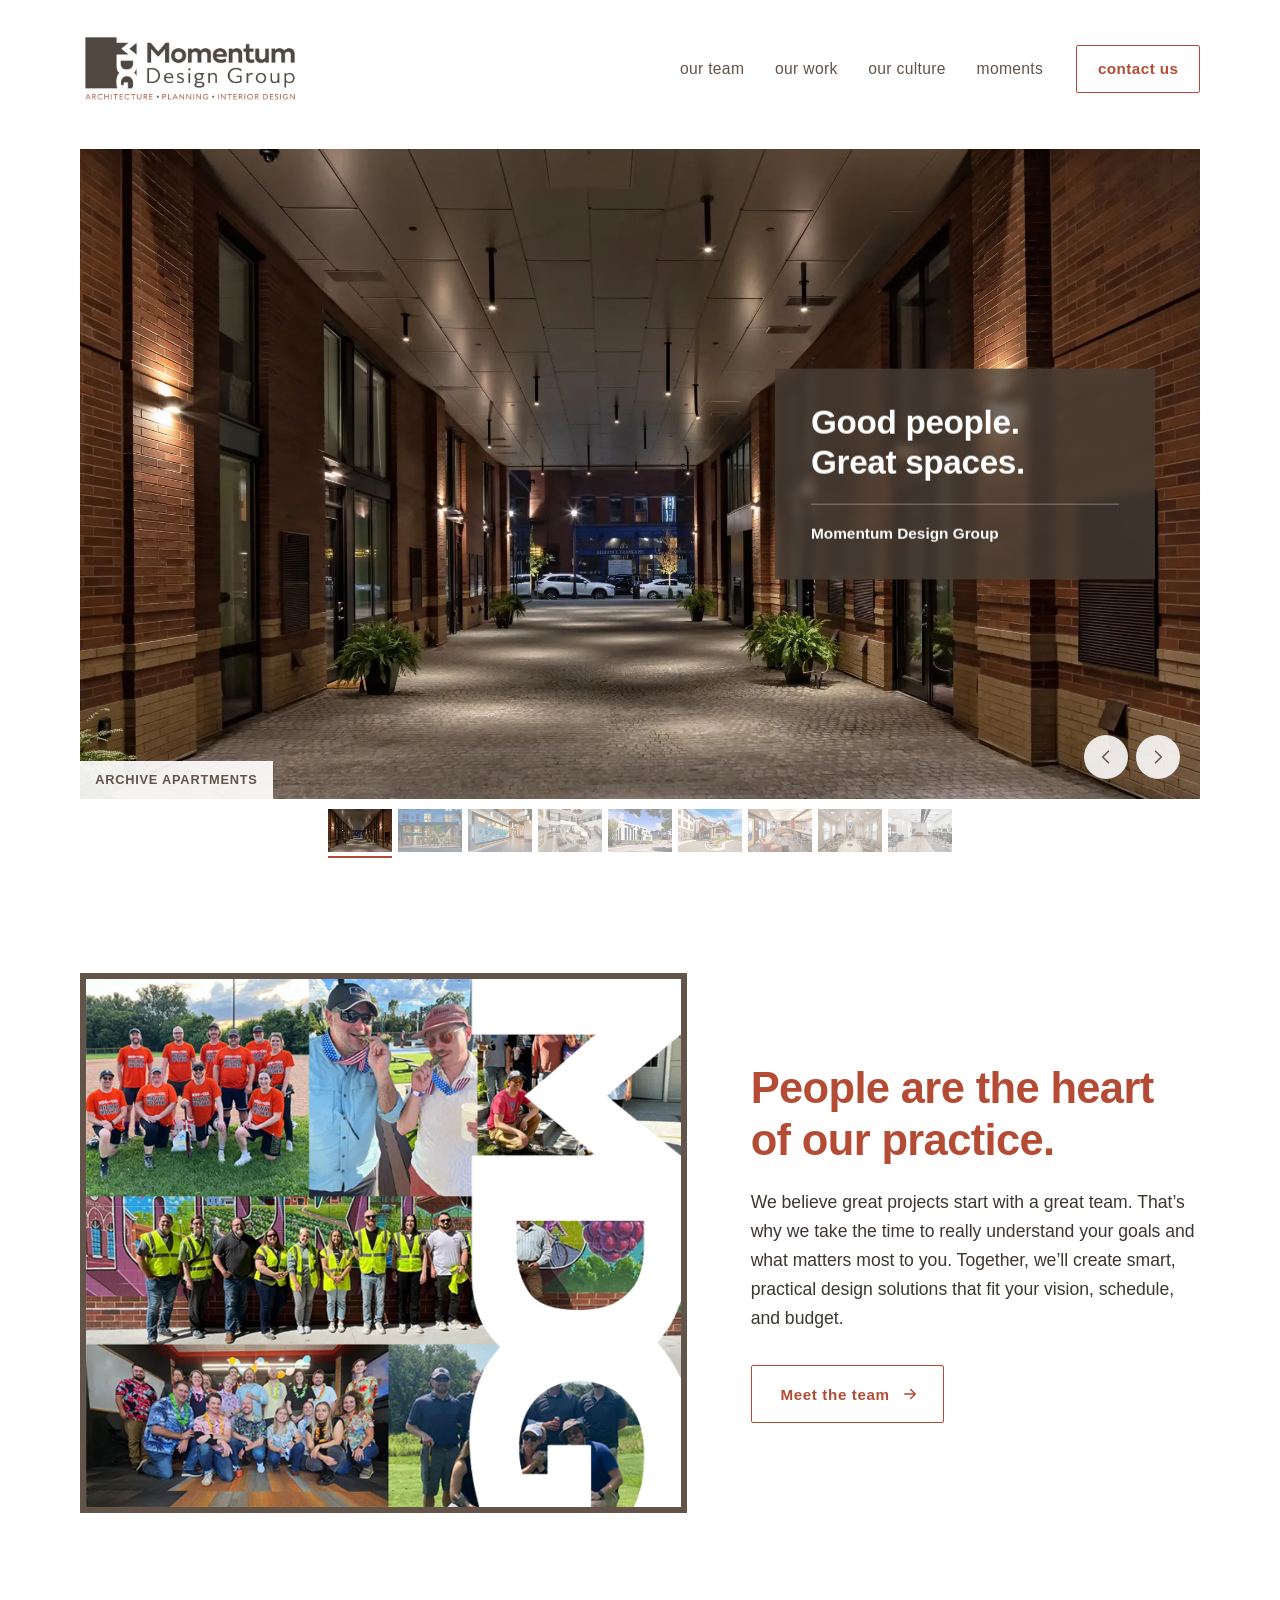
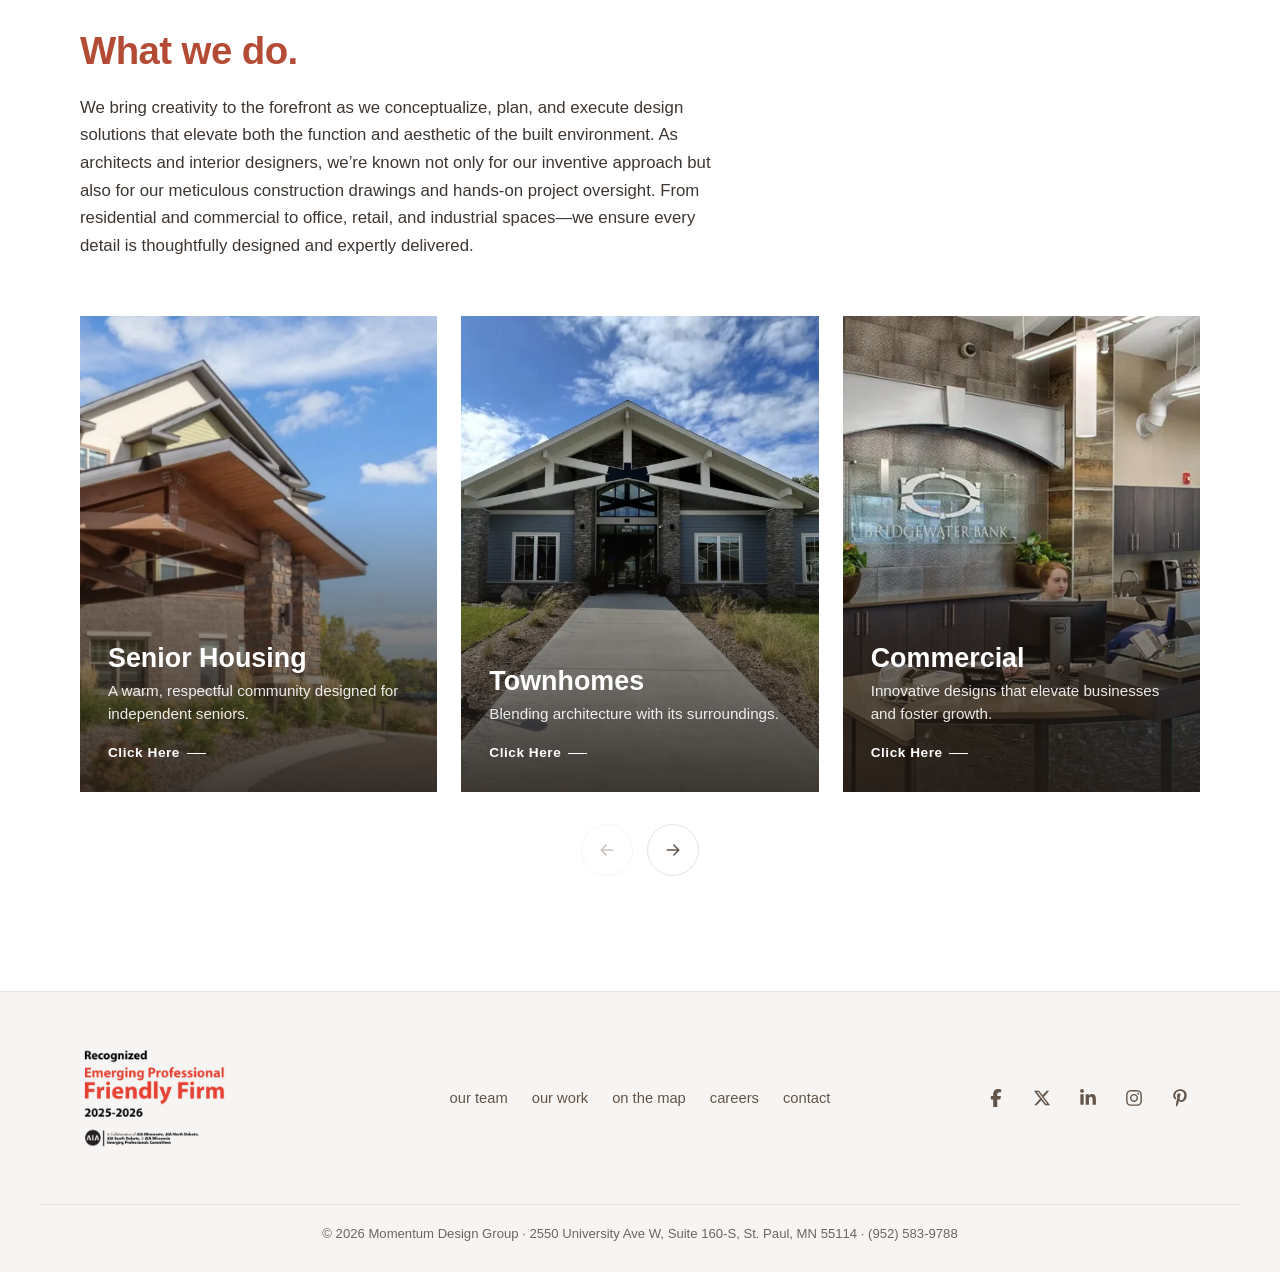
==== commit d9de8548: "Add subtle load and scroll animations Page titles rise in with their rule drawing across; sections, " ====
--- a/index.html
+++ b/index.html
@@ -28,6 +28,7 @@
 
   <link rel="preload" as="image" href="images/archive-apartments.webp" imagesrcset="images/archive-apartments-1000.webp 1000w, images/archive-apartments.webp 2000w" imagesizes="(max-width: 1200px) 100vw, 1120px">
   <link rel="stylesheet" href="css/styles.css">
+  <script>document.documentElement.classList.add("js")</script>
 </head>
 <body>
   <a class="skip" href="#main">Skip to content</a>
--- a/css/styles.css
+++ b/css/styles.css
@@ -774,9 +774,21 @@
 }
 
 .page-head h1 {
+  position: relative;
   padding-bottom: clamp(20px, 2.4vw, 28px);
-  border-bottom: 1px solid var(--line);
   font-size: clamp(2.4rem, 5vw, 3.75rem);
+}
+
+/* the rule under page titles (a pseudo-element so it can draw in) */
+.page-head h1::after {
+  content: "";
+  position: absolute;
+  left: 0;
+  right: 0;
+  bottom: 0;
+  height: 1px;
+  background: var(--line);
+  transform-origin: left;
 }
 
 .page-head .page-head__lead {
@@ -1826,6 +1838,88 @@
   }
 }
 
+/* ---------- Motion ---------- */
+/* Only when JS is running (html.js, set in <head>) and the visitor hasn't asked for reduced motion. */
+
+@keyframes rise {
+  from {
+    opacity: 0;
+    transform: translateY(18px);
+  }
+}
+
+@keyframes fade {
+  from {
+    opacity: 0;
+  }
+}
+
+@keyframes draw {
+  from {
+    transform: scaleX(0);
+  }
+}
+
+@media (prefers-reduced-motion: no-preference) {
+  /* page heroes play once on load */
+  .js .page-head .back-link {
+    animation: fade 0.6s var(--ease) both;
+  }
+
+  .js .page-head h1 {
+    animation: rise 0.8s var(--ease) 0.05s both;
+  }
+
+  .js .page-head h1::after {
+    animation: draw 1.1s var(--ease) 0.3s both;
+  }
+
+  .js .page-head__lead p {
+    animation: rise 0.8s var(--ease) 0.25s both;
+  }
+
+  .js .page-head__lead p + p {
+    animation-delay: 0.38s;
+  }
+
+  /* homepage hero card text */
+  .js .hero__card {
+    animation: fade 0.9s var(--ease) 0.1s both;
+  }
+
+  .js .hero__card h1 {
+    animation: rise 0.9s var(--ease) 0.25s both;
+  }
+
+  .js .hero__firm {
+    animation: rise 0.9s var(--ease) 0.4s both;
+  }
+
+  /* scroll reveals: hidden until script.js marks them .is-in */
+  .js :is(
+    .people__image, .people__text, .what h2, .what__intro, .sector,
+    .banner, .person, .action__intro, .moment, .project,
+    .culture-strip img, .split__image, .split__text, .callout__inner,
+    .post-card, .article__hero, .article__pair figure,
+    .contact__item, .contact__image, .map
+  ) {
+    opacity: 0;
+    transform: translateY(28px);
+    transition:
+      opacity 0.9s var(--ease) var(--reveal-delay, 0ms),
+      transform 0.9s var(--ease) var(--reveal-delay, 0ms);
+  }
+
+  .js :is(.people__image, .contact__image, .split__image, .article__hero, .banner) {
+    transform: translateY(28px) scale(0.985);
+  }
+
+  .js .is-in.is-in {
+    opacity: 1;
+    transform: none;
+  }
+}
+
 @media (prefers-reduced-motion: reduce) {
   html {
     scroll-behavior: auto;
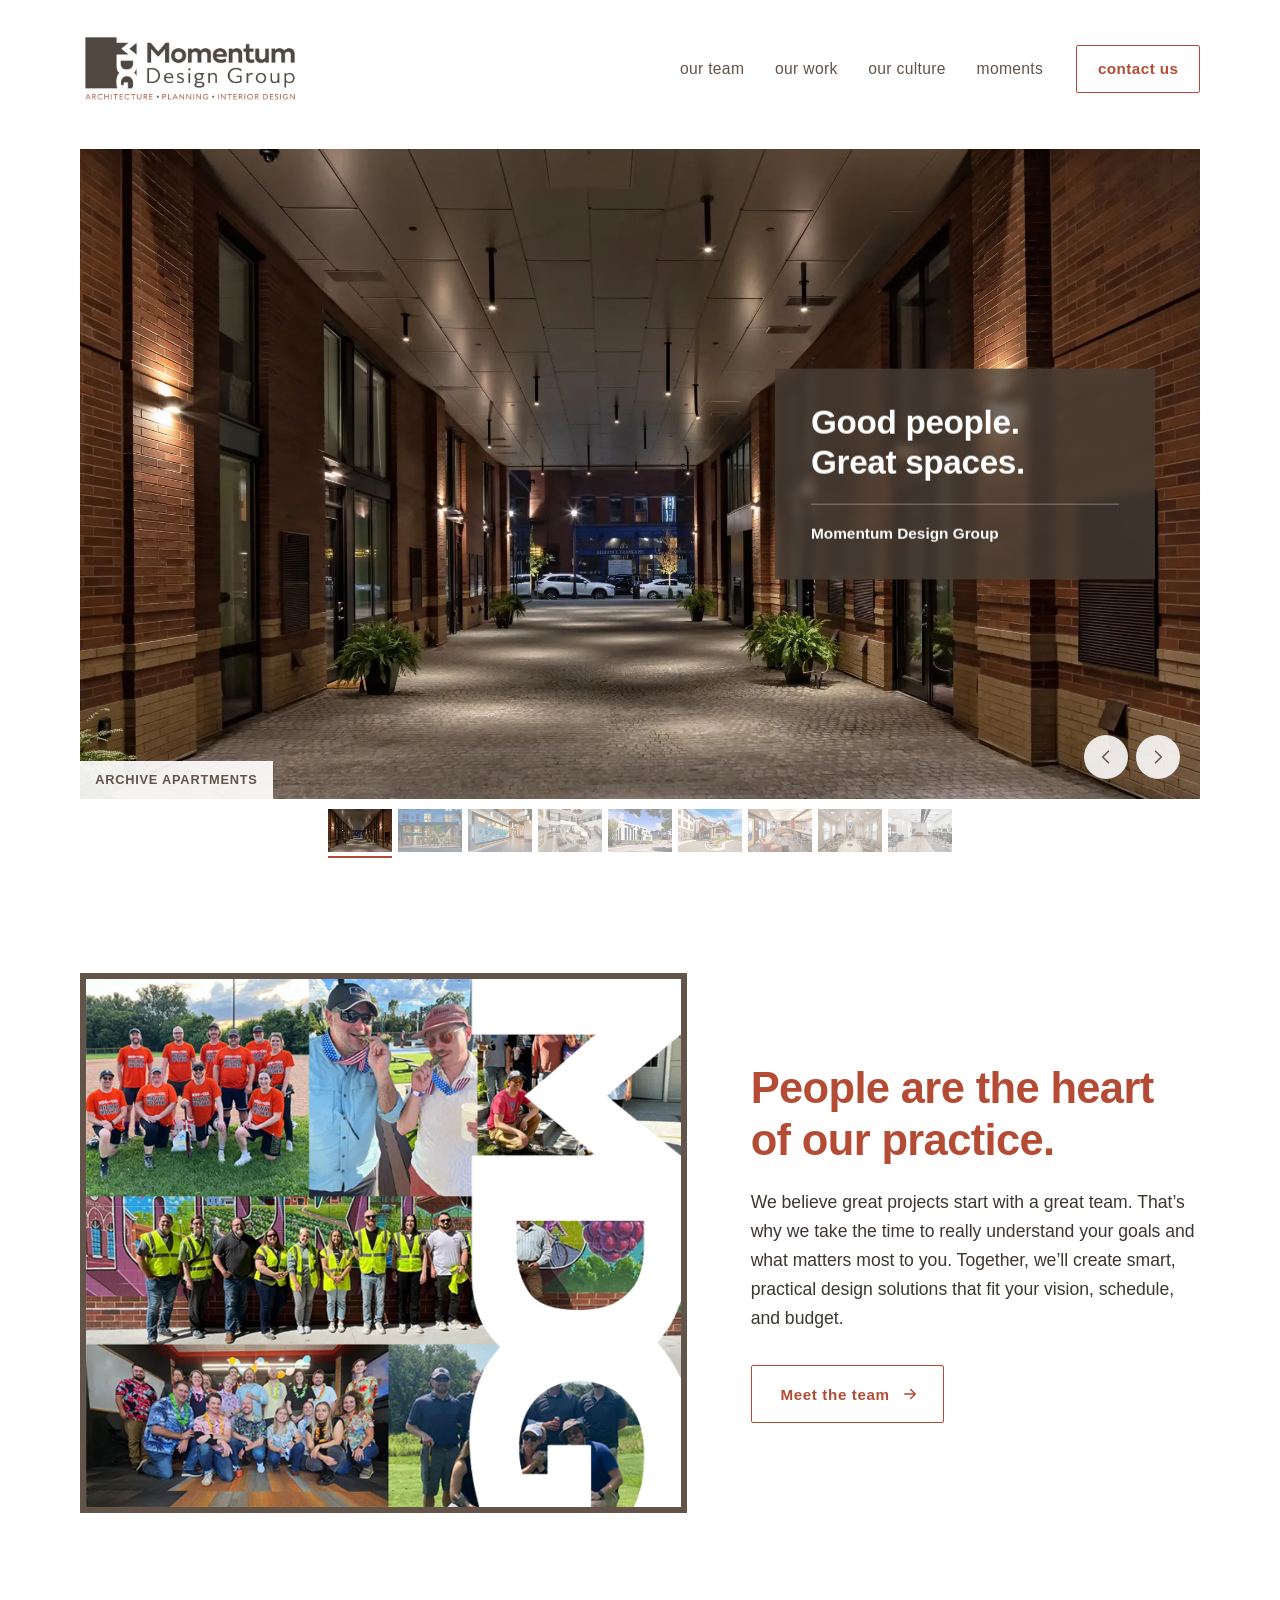
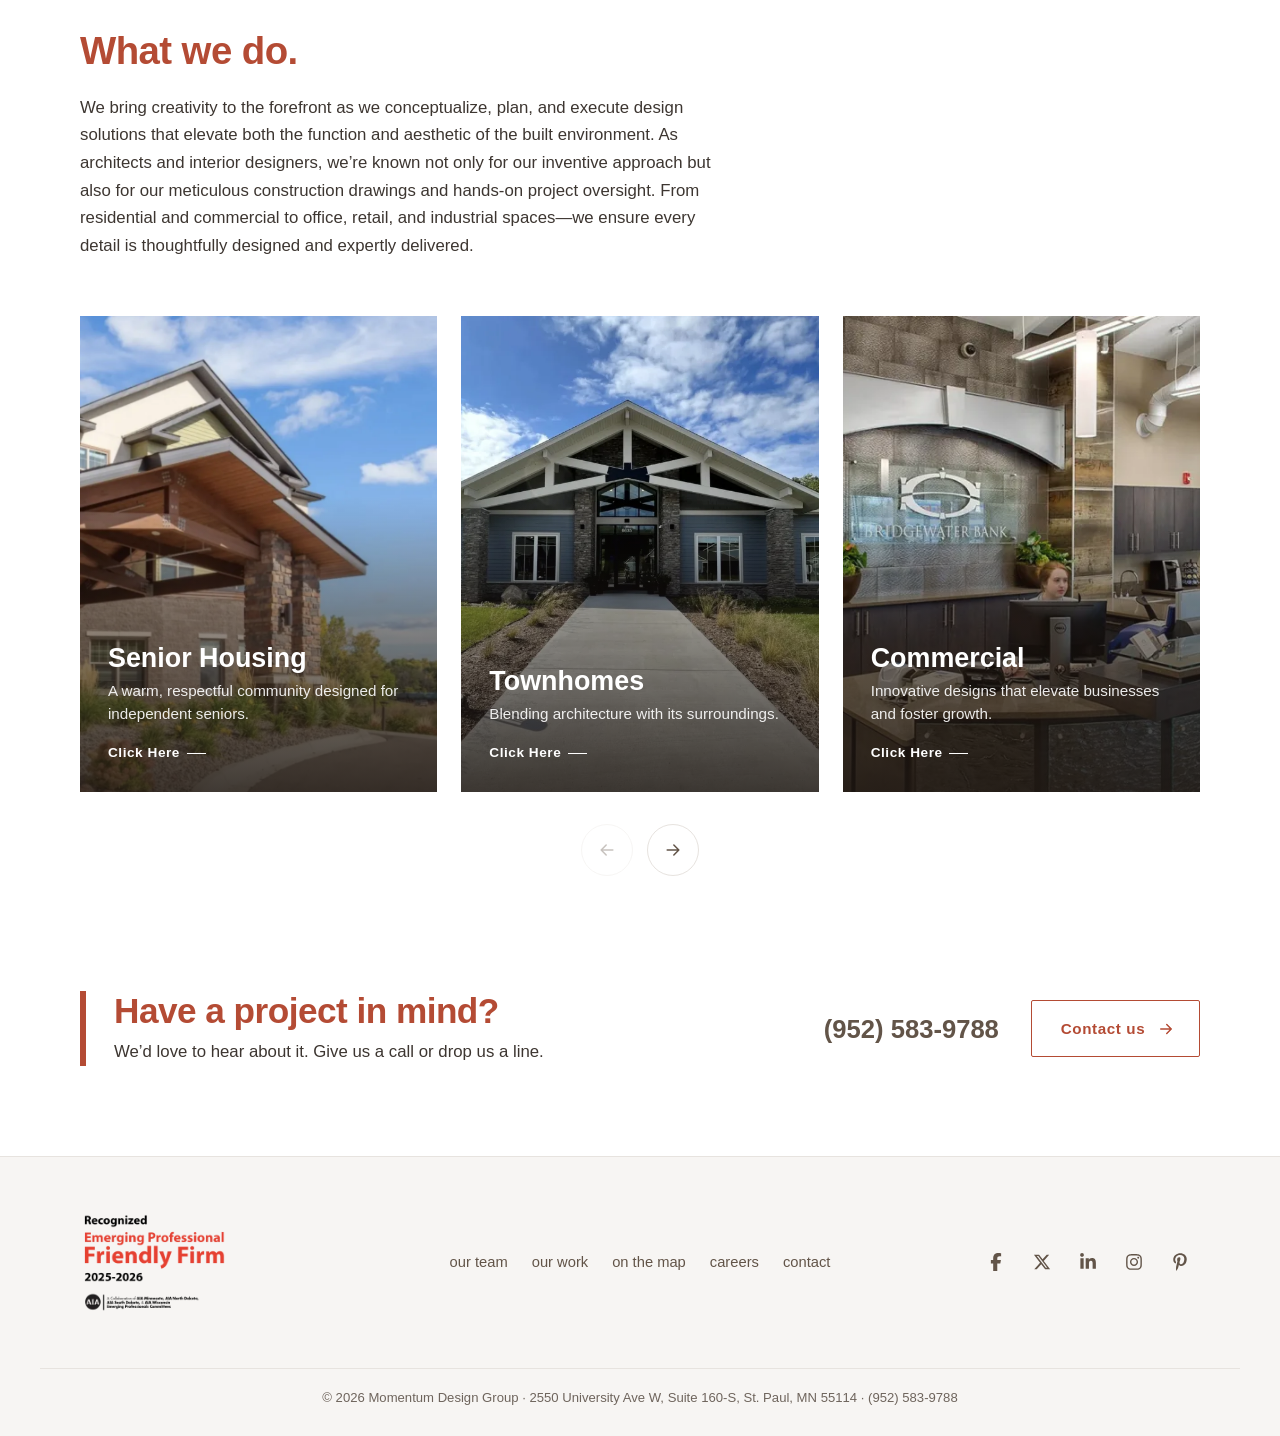
==== commit 540f09f8: "Add contact band, lead team page with principals, smaller grid photos - "Have a project in mind?" ba" ====
--- a/index.html
+++ b/index.html
@@ -181,6 +181,19 @@
     </section>
   </main>
 
+  <section class="talk" aria-labelledby="talk-title">
+    <div class="talk__inner container">
+      <div class="talk__text">
+        <h2 id="talk-title">Have a project in mind?</h2>
+        <p>We’d love to hear about it. Give us a call or drop us a line.</p>
+      </div>
+      <div class="talk__actions">
+        <a class="talk__phone" href="tel:+19525839788">(952) 583-9788</a>
+        <a class="btn" href="contact.html">Contact us <svg viewBox="0 0 24 24" aria-hidden="true"><path d="M5 12h14M13 6l6 6-6 6"/></svg></a>
+      </div>
+    </div>
+  </section>
+
   <footer class="footer">
     <div class="footer__inner container">
       <img class="footer__badge" src="images/aia-ep-friendly-firm.webp" alt="Recognized AIA Emerging Professional Friendly Firm 2025–2026" width="360" height="238" loading="lazy">
--- a/css/styles.css
+++ b/css/styles.css
@@ -651,6 +651,59 @@
   color: var(--brown);
 }
 
+/* ---------- Let's talk band (above the footer) ---------- */
+
+.talk {
+  padding-bottom: clamp(56px, 7vw, 96px);
+}
+
+.talk__inner {
+  display: flex;
+  flex-wrap: wrap;
+  align-items: center;
+  justify-content: space-between;
+  gap: 24px 48px;
+}
+
+.talk__text {
+  flex: 1 1 360px;
+  padding-left: clamp(18px, 2.4vw, 28px);
+  border-left: 6px solid var(--rust);
+}
+
+.talk h2 {
+  color: var(--rust);
+  font-size: clamp(1.6rem, 2.8vw, 2.2rem);
+  font-weight: 700;
+  line-height: 1.15;
+  letter-spacing: -0.015em;
+}
+
+.talk p {
+  margin-top: 0.4rem;
+  font-size: 1.05rem;
+}
+
+.talk__actions {
+  display: flex;
+  flex-wrap: wrap;
+  align-items: center;
+  gap: 16px 32px;
+}
+
+.talk__phone {
+  color: var(--brown);
+  font-size: clamp(1.3rem, 2vw, 1.6rem);
+  font-weight: 700;
+  text-decoration: none;
+  white-space: nowrap;
+  transition: color 0.2s;
+}
+
+.talk__phone:hover {
+  color: var(--rust);
+}
+
 /* ---------- Footer ---------- */
 
 .footer {
@@ -873,6 +926,36 @@
   display: grid;
   grid-template-columns: repeat(auto-fill, minmax(220px, 1fr));
   gap: clamp(36px, 4vw, 52px) clamp(20px, 2.5vw, 32px);
+}
+
+/* small section labels: "Principals", "The team" */
+.team__label {
+  margin: 0 0 clamp(18px, 2vw, 24px);
+  padding-bottom: 0.7rem;
+  border-bottom: 1px solid var(--line);
+  color: var(--muted);
+  font-size: 0.8rem;
+  font-weight: 700;
+  letter-spacing: 0.12em;
+  text-transform: uppercase;
+}
+
+.team__grid + .team__label {
+  margin-top: clamp(56px, 7vw, 88px);
+}
+
+/* principals: three larger cards */
+.team__grid--lead {
+  grid-template-columns: repeat(3, minmax(0, 1fr));
+  gap: clamp(20px, 3vw, 40px);
+}
+
+.team__grid--lead .person__name {
+  font-size: clamp(1.3rem, 2vw, 1.6rem);
+}
+
+.team__grid--lead .person__role {
+  font-size: 1rem;
 }
 
 .person__photo {
@@ -1536,6 +1619,11 @@
   .team__grid {
     grid-template-columns: repeat(2, minmax(0, 1fr));
     gap: 32px 16px;
+  }
+
+  .team__grid--lead {
+    grid-template-columns: minmax(0, 1fr);
+    gap: 36px;
   }
 
   .person__name {
@@ -1901,7 +1989,7 @@
     .banner, .person, .action__intro, .moment, .project,
     .culture-strip img, .split__image, .split__text, .callout__inner,
     .post-card, .article__hero, .article__pair figure,
-    .contact__item, .contact__image, .map
+    .contact__item, .contact__image, .map, .talk__inner
   ) {
     opacity: 0;
     transform: translateY(28px);
